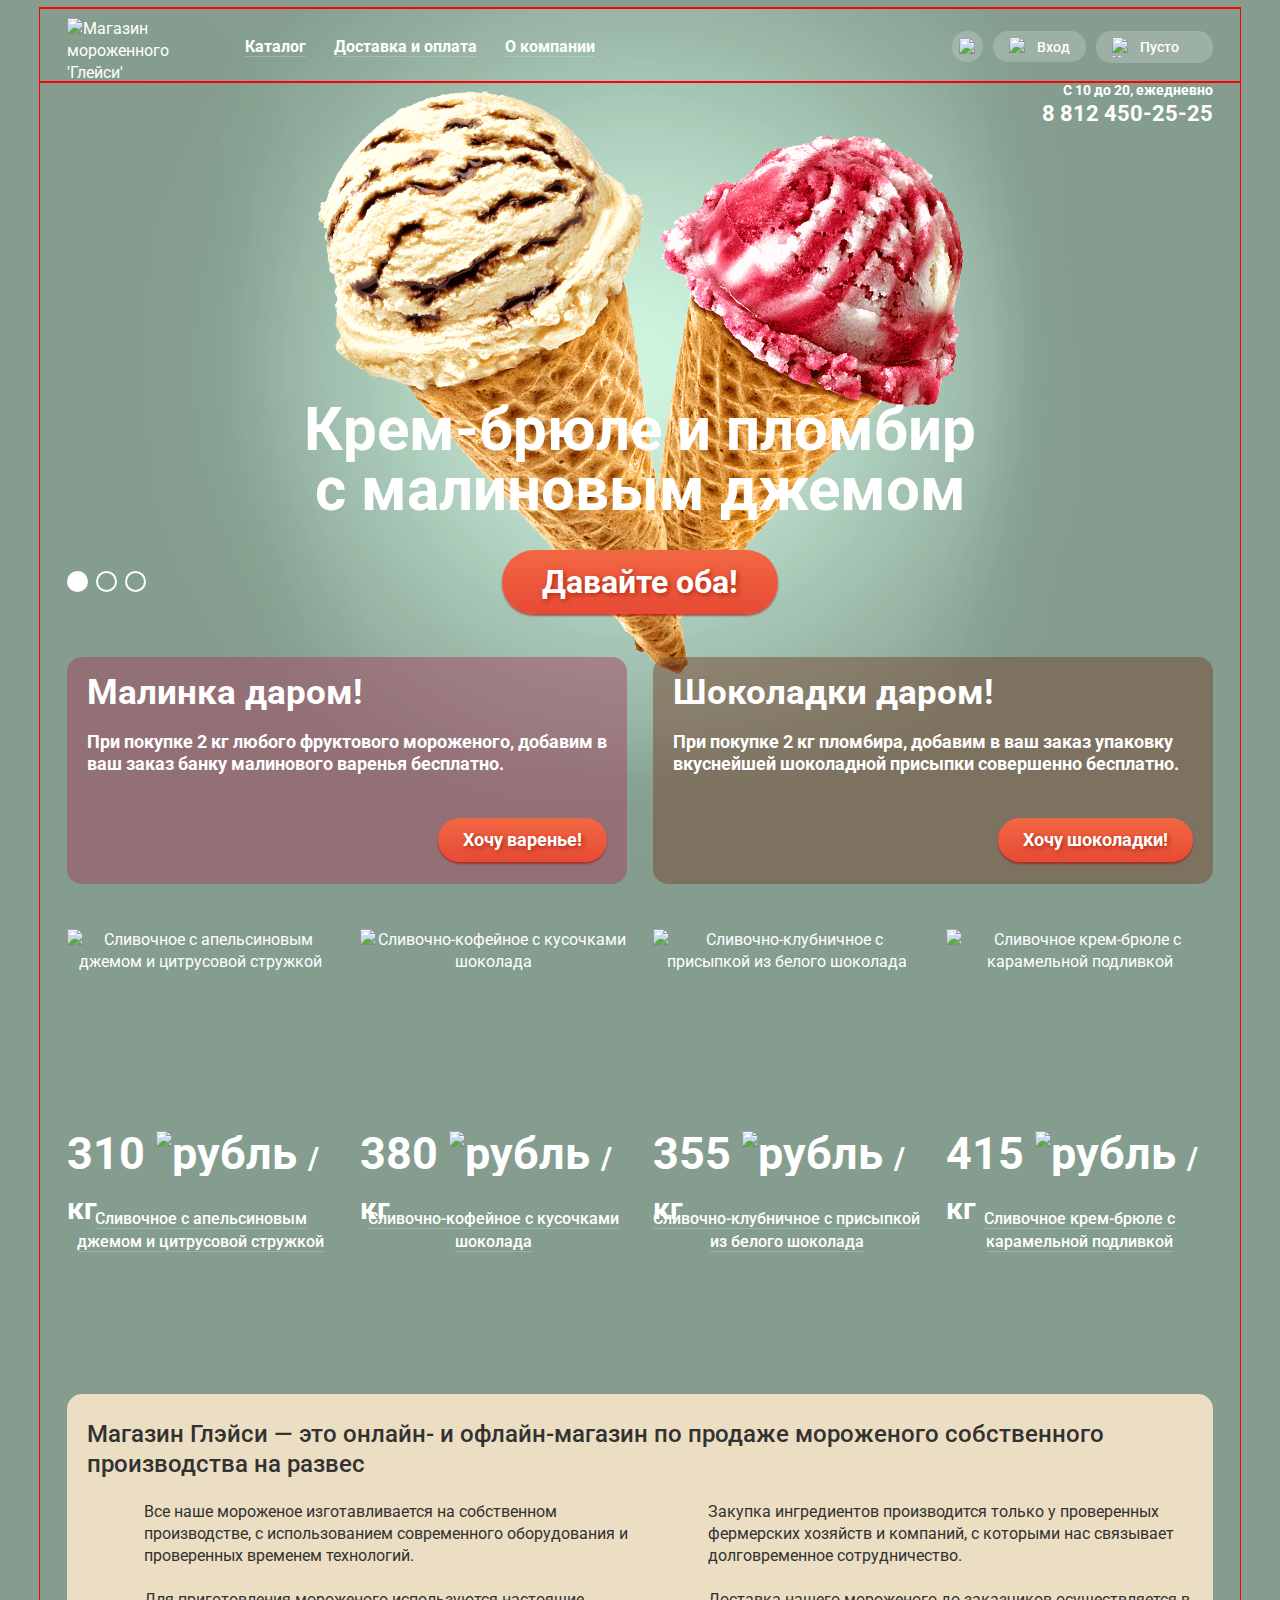
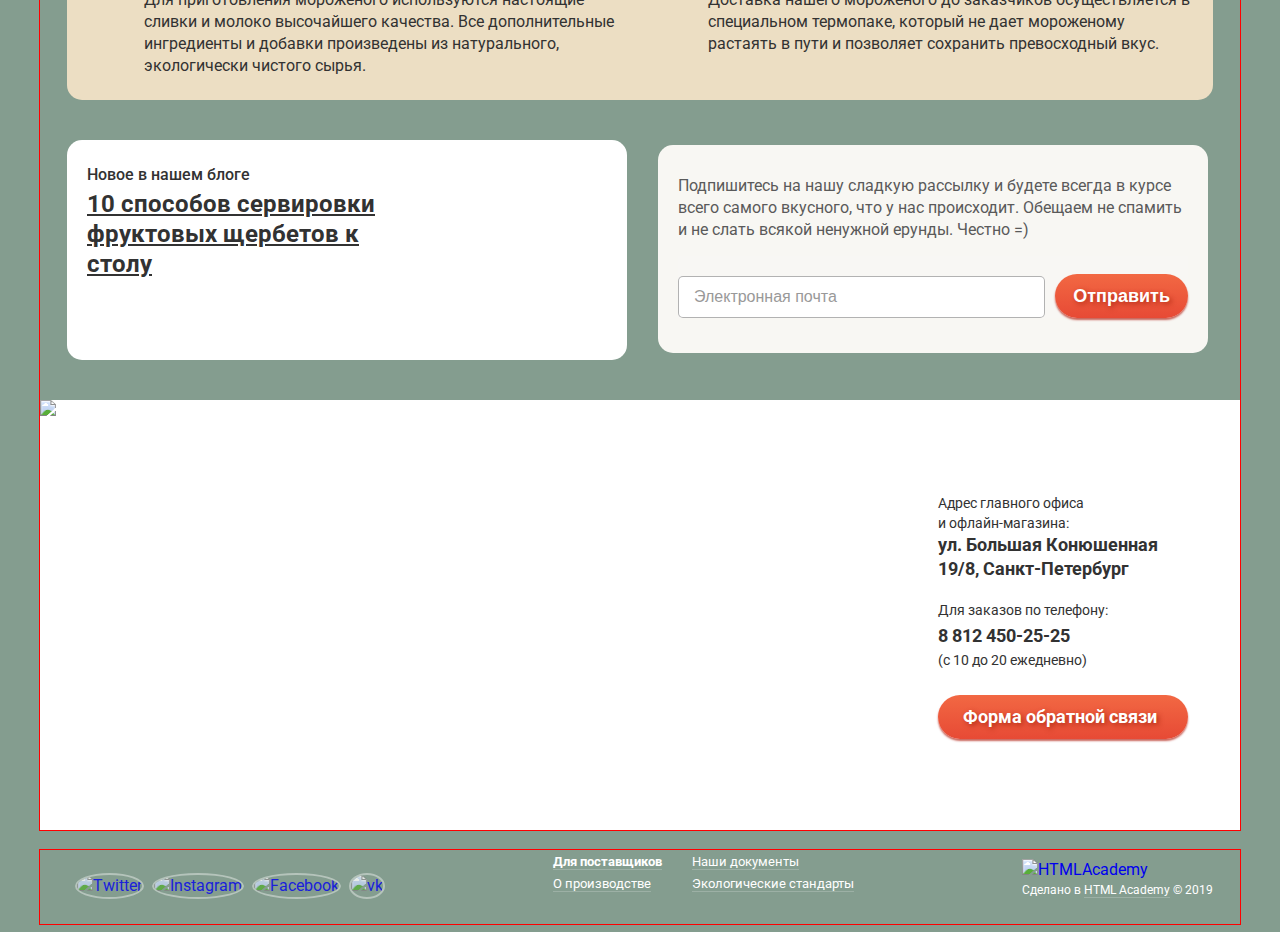
==== index.html @ c828304b "slider and product card" ====
<!DOCTYPE html>
<html lang="ru">
	<head>
	<meta charset="utf-8">
	<title>HTML Academy: Глейси</title>
		<link rel="stylesheet" href="css/normalize.css">
		<link rel="stylesheet" href="css/style.css">
		<link href="https://fonts.googleapis.com/css?family=Roboto:400,500,700&display=swap&subset=cyrillic" rel="stylesheet">
	</head>
	<body>
		<div class="slider-bg bg-1">
			<div class="container">
				<div class="slider-1"></div>
			</div>
		</div>
		<header class="main-header container">
			<nav class="main-navigation">
				<div class="main-logo">
					<img src="img/logo.svg" alt="Магазин мороженного 'Глейси'" width="154" height="64">
				</div>
				<ul class="main-navigation-list">
					<li class="main-navigation-item">
						<a class="main-navigation-link" href="catalog.html"><span class="border-bottom">Каталог</span></a>
						<ul class="dropdown-menu-list">
							<li class="dropdown-menu-item"><a class="text-bold" href="#">Новинки</a></li>
							<li class="dropdown-menu-item"><a href="catalog.html">Сливочное</a></li>
							<li class="dropdown-menu-item"><a href="#">Щербеты</a></li>
							<li class="dropdown-menu-item"><a href="#">Фруктовый лед</a></li>
							<li class="dropdown-menu-item"><a href="#">Мелорин</a></li>
						</ul>
					</li>
					<li class="main-navigation-item">
						<a class="main-navigation-link" href="#"><span class="border-bottom">Доставка и оплата</span></a>
					</li>
					<li class="main-navigation-item">
						<a class="main-navigation-link" href="#"><span class="border-bottom">О компании</span></a>
					</li>
				</ul>
			</nav>
			<ul class="user-navigation">
				<li class="user-navigation-item">
					<a class="user-navigation-link btn-search" href="search.html">
						<img src="img/loupe.svg" alt="Поиск по саиту" width="17" height="17">
						<span class="visually-hidden">Поиск</span>
					</a>
					<form class="form search-form" action="https://echo.htmlacademy.ru" method="post">
						<div class="field-layout">
							<input class="field-input" type="text" id="search-input" name="search" placeholder="Что ищем?">
							<label class="field-label" for="search-input">Что ищем?</label>
						</div>
						<button class="visually-hidden" type="submit">Найти</button>
					</form>
				</li>
				<li class="user-navigation-item">
					<a class="user-navigation-link login-link" href="login.html">
						<img src="img/entrance.svg" alt="Вход на сайт" width="21" height="19">
						<span>Вход</span>
					</a>
					<form class="form login-form" action="https://echo.htmlacademy.ru" method="post">
						<div class="field-layout">
							<input class="field-input" id="email" type="email" name="email" placeholder="Электронная почта">
							<label class="field-label" for="email">Электронная почта</label>
						</div>
						<div class="field-layout">
							<input class="field-input" id="password" type="password" name="password" placeholder="Пароль">
							<label class="field-label" for="password">Пароль</label>
						</div>
						<div class="login-enter">
							<button class="btn btn-login" type="submit">Войти</button>
							<p class="login-help">
								<a class="login-reg" href="#"><span class="border-bottom">Забыли пароль?</span></a>
								<a class="login-reg" href="#"><span class="border-bottom">Новая регистрация</span></a>
							</p>
						</div>
					</form>
				</li>
				<li class="user-navigation-item">
					<a class="user-navigation-link cart-empty-link" href="basket.html">
						<img src="img/basket.svg" alt="Корзина пуста" width="21" height="20">
						<span>Пусто</span>
					</a>
				</li>
			</ul>
		</header>
		<main class="container">
			<div class="schedule">
				С 10 до 20, ежедневно
				<a class="phone-numb" href="tel:+78124502525">8 812 450-25-25</a>
			</div>
			<section class="slider">
				<h2 class="visually-hidden">3 лучших предложения</h2>
				<ul class="slider-list">
					<li class="slider-item">
						<p>Крем-брюле и пломбир с малиновым джемом</p>
						<a class="btn btn-slider" href="catalog-item.html">Давайте оба!</a>
					</li>
					<li class="slider-item hidden">
						<p>Шоколадный пломбир и лимонный сорбет</p>
						<a class="btn btn-slider" href="catalog-item.html">Давайте оба!</a>
					</li>
					<li class="slider-item hidden">
						<p>Пломбир с помадкой и клубничный щербет</p>
						<a class="btn btn-slider" href="catalog-item.html">Давайте оба!</a>
					</li>
				</ul>
				<ul class="slider-toggles">
					<li><button class="btn-toggle toogle-checked toggle-1" type="button"><span class="visually-hidden">Первый слайд</span></button></li>
					<li><button class="btn-toggle toggle-2" type="button"><span class="visually-hidden">Второй слайд</span></button></li>
					<li><button class="btn-toggle toggle-3" type="button"><span class="visually-hidden">Третий слайд</span></button></li>
				</ul>
			</section>
			<section class="offers row">
				<h2 class="visually-hidden">Промо-акции</h2>
				<div class="offers-item offers-raspberry">
					<p class="offers-title">Малинка даром!</p>
					<p class="offers-desc">При покупке 2 кг любого фруктового мороженого, добавим в ваш заказ банку малинового варенья бесплатно.</p>
					<div class="btn-offer">
						<a class="btn" href="catalog-item.html">Хочу варенье!</a>
					</div>
				</div>
				<div class="offers-item offers-choco">
					<p class="offers-title">Шоколадки даром!</p>
					<p class="offers-desc">При покупке 2 кг пломбира, добавим в ваш заказ упаковку вкуснейшей шоколадной присыпки совершенно бесплатно.</p>
					<div class="btn-offer">
						<a class="btn" href="catalog-item.html">Хочу шоколадки!</a>
					</div>
				</div>
			</section>
			<section class="goods">
				<h2 class="visually-hidden">Хиты продаж</h2>
				<ul class="products-list">
					<li class="product-item product-hit">
						<article class="product">
							<h3 class="product-title">
								<a class="product-link" href="catalog-item.html">
									<span class="border-bottom">Сливочное с апельсиновым джемом и цитрусовой стружкой</span>
								</a>
							</h3>
							<img class="product-img" src="img/product-1.png" width="267" height="267" alt="Сливочное с апельсиновым джемом и цитрусовой стружкой">
							<p class="product-price">
								310
								<img src="img/ruble.svg" width="26" height="31" alt="рубль">
								<span>/кг</span>
							</p>
							<a class="btn btn-product" href="catalog-item.html">Быстрый просморт</a>
						</article>
					</li>
					<li class="product-item product-hit">
						<article class="product">
							<h3 class="product-title">
								<a class="product-link" href="catalog-item.html">
									<span class="border-bottom">Сливочно-кофейное с кусочками шоколада</span>
								</a>
							</h3>
							<img class="product-img" src="img/product-2.png" width="267" height="267" alt="Сливочно-кофейное с кусочками шоколада">
							<p class="product-price">
								380
								<img src="img/ruble.svg" width="26" height="31" alt="рубль">
								<span>/кг</span>
							</p>
							<a class="btn btn-product" href="catalog-item.html">Быстрый просморт</a>
						</article>
					</li>
					<li class="product-item product-hit">
						<article class="product">
							<h3 class="product-title">
								<a class="product-link" href="catalog-item.html">
									<span class="border-bottom">Сливочно-клубничное с присыпкой из белого шоколада</span>
								</a>
							</h3>
							<img class="product-img" src="img/product-3.png" width="267" height="267" alt="Сливочно-клубничное с присыпкой из белого шоколада">
							<p class="product-price">
								355
								<img src="img/ruble.svg" width="26" height="31" alt="рубль">
								<span>/кг</span>
							</p>
							<a class="btn btn-product" href="catalog-item.html">Быстрый просморт</a>
						</article>
					</li>
					<li class="product-item product-hit">
						<article class="product">
							<h3 class="product-title">
								<a class="product-link" href="catalog-item.html">
									<span class="border-bottom">Сливочное крем-брюле с карамельной подливкой</span>
								</a>
							</h3>
							<img class="product-img" src="img/product-4.png" width="267" height="267" alt="Сливочное крем-брюле с карамельной подливкой">
							<p class="product-price">
								415
								<img src="img/ruble.svg" width="26" height="31" alt="рубль">
								<span>/кг</span>
							</p>
							<a class="btn btn-product" href="catalog-item.html">Быстрый просморт</a>
						</article>
					</li>
				</ul>
			</section>
			<section class="features">
				<h2 class="visually-hidden">Преимущества магазина мороженного Глэйси</h2>
				<p class="features-title">
					Магазин Глэйси — это онлайн- и офлайн-магазин по продаже мороженого собственного производства на развес
				</p>
				<div class="row">
					<ul class="features-list">
						<li class="features-item feature-product">
							Все наше мороженое изготавливается на собственном производстве, с использованием современного оборудования и проверенных временем технологий.
						</li>
						<li class="features-item feature-eco">
							Для приготовления мороженого используются настоящие сливки и молоко высочайшего качества. Все дополнительные ингредиенты и добавки произведены из натурального, экологически чистого сырья.
						</li>
					</ul>
					<ul class="features-list">
						<li class="features-item feature-farm">
							Закупка ингредиентов	производится только у проверенных фермерских хозяйств и компаний, с которыми нас связывает долговременное сотрудничество.
						</li>
						<li class="features-item feature-thermo">
							Доставка нашего мороженого до заказчиков осуществляется в специальном термопаке, который не дает мороженому растаять в пути и позволяет сохранить превосходный вкус.
						</li>
					</ul>
				</div>
			</section>
			<section class="more-info row">
				<h2 class="visually-hidden">Блог и форма подписки на рассылку</h2>
					<article class="blog">
						<h3 class="blog-title">Новое в нашем блоге</h3>
						<a class="blog-link" href="#"><span class="blog-underline">10 способов сервировки фруктовых щербетов к столу</span></a>
					</article>
					<div class="subscribe-wrap">
						<div class="subscribe">
							<p class="subscribe-txt">Подпишитесь на нашу сладкую рассылку и будете всегда в курсе всего самого вкусного, что у нас происходит. Обещаем не спамить и не слать всякой ненужной ерунды. Честно =)</p>
							<form class="form subscribe-form" action="https://echo.htmlacademy.ru" method="post">
								<div class="field-layout">
									<input class="field-input" id="subscribe-email" type="email" name="subscribe-email" placeholder="Электронная почта">
									<label class="field-label" for="subscribe-email">Электронная почта</label>
								</div>
								<button class="btn btn-subscribe" type="submit">Отправить</button>
							</form>
						</div>
					</div>
			</section>
			<section class="contacts-map">
				<h2 class="visually-hidden">Как до нас добраться</h2>
				<div class="map">
					<img class="map-img" src="img/map.jpg" alt="Офис компании по адресу ул. Большая Конюшенная 19/8, Санкт-Петербург" width="1200" height="430">
				</div>
				<div class="contacts-info">
					<p class="contacts-description">Адрес главного офиса и офлайн-магазина:
					</p>
					<p class="contacts-data">ул. Большая Конюшенная 19/8, Санкт-Петербург</p>
					<p class="contacts-description">Для заказов по телефону:</p>
					<a class="contacts-phone" href="tel:+78124502525">8 812 450-25-25</a>
					<p class="contacts-description">(с 10 до 20 ежедневно)</p>
					<a class="btn btn-contact" href="#">Форма обратной связи</a>
				</div>
			</section>
		</main>
		<footer class="main-footer container">
			<ul class="social">
				<li class="social-item">
					<a class="social-link" href="http://twitter.com">
						<span class="visually-hidden">Твиттер</span>
					</a>
				</li>
				<li class="social-item">
					<a class="social-link" href="http://twitter.com">
						<span class="visually-hidden">Твиттер</span>
						<img class="social-icon" src="img/twitter.svg" alt="Twitter" width="37" height="37">
					</a>
				</li>
				<li class="social-item">
					<a class="social-link" href="http://instagram.com">
						<span class="visually-hidden">Инстаграм</span>
						<img class="social-icon" src="img/instagram.svg" alt="Instagram" width="37" height="37">
					</a>
				</li>
				<li class="social-item">
					<a class="social-link" href="http://facebook.com">
						<span class="visually-hidden">Фейсбук</span>
						<img class="social-icon" src="img/fb.svg" alt="Facebook" width="37" height="37">
					</a>
				</li>
				<li class="social-item">
					<a class="social-link" href="http://vk.com">
						<span class="visually-hidden">Вконтакте</span>
						<img class="social-icon" src="img/vk.svg" alt="vk" width="37" height="37">
					</a>
				</li>
			</ul>
			<div class="footer-menu">
				<ul class="footer-menu-list">
					<li class="footer-menu-item">
						<a class="footer-menu-link text-bold" href="#">
							<span class="border-bottom">Для поставщиков</span>
						</a>
					</li>
					<li class="footer-menu-item">
						<a class="footer-menu-link" href="#">
							<span class="border-bottom">О производстве</span>
						</a>
					</li>
				</ul>
				<ul class="footer-menu-list">
					<li>
						<a class="footer-menu-link" href="#">
							<span class="border-bottom">Наши документы</span>
						</a>
					</li>
					<li>
						<a class="footer-menu-link" href="#">
							<span class="border-bottom">Экологические стандарты</span>
						</a>
					</li>
				</ul>
			</div>
			<div class="footer-copyright">
				<a class="copyright-logo" href="https://htmlacademy.ru/">
					<img src="img/logo-htmlacademy.svg" alt="HTMLAcademy" width="108" height="39">
				</a>
				<p class="copyright-txt">
					Сделано в <a class="copyright-link" href="https://htmlacademy.ru/"><span class="border-bottom">HTML Academy</span></a> &#169; 2019
				</p>
			</div>
		</footer>
		<div class="overlay hidden"></div>
		<section class="feedback hidden">
			<h2 class="visually-hidden">Форма обратной связи</h2>
			<p class="feedback-title">Мы обязательно вам ответим!</p>
			<form class="form" action="https://echo.htmlacademy.ru" method="post">
				<div class="field-layout">
					<input class="field-input" type="text" id="feedback-name" name="feedback-name" placeholder="Как вас зовут?">
					<label class="field-label" for="feedback-name">Как вас зовут?</label>
				</div>
				<div class="field-layout">
					<input class="field-input" type="email" id="feedback-email" name="feedback-email" placeholder="Ваша почта для ответа?">
					<label class="field-label" for="feedback-email">Ваша почта для ответа?</label>
				</div>
				<div class="field-layout">
					<textarea class="field-textarea" id="feedback-msg"name="feedback-txt" placeholder="Напишите что-нибудь" rows="5" cols="33"></textarea>
					<label class="field-label" for="feedback-msg">Напишите что-нибудь</label>
				</div>
				<button class="btn" type="submit">Отправить</button>
			</form>
			<button class="close-btn" type="button">
				<img src="img/cross-big.svg" alt="закрыть" width="18" height="17">
			</button>
		</section>
	</body>
</html>
---- css/style.css ----
.filters {
	display: none;
}

.temp-catalog	{
	width: 100%;
	height: 170px;
	background-color: rgba(255, 0, 0, .2);
}

/*********************/

body {
	position: relative;

	font-family: "Roboto", "Arial", sans-serif;
	font-size: 16px;
	line-height: 22px;
	font-weight: 400;
	color: rgb(255, 255, 255);

	background-color: rgb(132, 157, 143);
}

a {
	text-decoration: none;
}
/*Styles for Overall Site*/
.visually-hidden {
	position: absolute;

	width: 1px;
	height: 1px;
	margin: -1px;
	padding: 0;

	border: 0;
	white-space: nowrap;

	clip: rect(0 0 0 0);
	overflow: hidden;
}

.hidden {
	display: none;
}

.container {
	position: relative;

	width: 1146px;
	margin: auto;
	padding-left: 27px;
	padding-right: 27px;

	outline: 1px solid red;
}

.text-bold {
	font-weight: 700;
}

.border-bottom {
	border-bottom: 1px solid rgba(255, 255, 255, .2);
}

.row {
	display: flex;
	justify-content: space-between;
}

.btn {
	display: inline-block;
	margin: 0;
	padding-top: 10px;
	padding-bottom: 10px;
	padding-left: 25px;
	padding-right: 25px;

	font-size: 18px;
	line-height: 24px;
	font-weight: 700;
	color: rgb(255, 255, 255);
	text-shadow: 2px 2px 5px rgba(160, 32, 11, .76);

	background: linear-gradient(180deg, rgb(242, 104, 67), rgb(231, 74, 53));
	border-radius: 45px;
	border: none;
	box-shadow: 0 2px 2px rgba(172, 16, 0, .64)
}

.btn:hover,
.btn:focus {
	background: linear-gradient(180deg, rgb(242, 104, 67), rgb(231, 74, 53)), rgba(255, 255, 255, .2);
	background-blend-mode: screen;
	cursor: pointer;
	outline: none;
}

.btn:active {
	background-color: #fff;
	background: linear-gradient(0deg, rgb(242, 104, 67), rgb(231, 74, 53));
	box-shadow: inset 0 2px 2px rgb(148, 39, 24);
	outline: none;
}
/*END of Styles for Overall Site*/

/*Main Header*/
.main-header {
	display: flex;
	justify-content: space-between;
}

.main-logo {
	width: 154px;
	height: 64px;
	margin-top: -13px;
}

.main-navigation {
	display: flex;
	justify-content: space-between;
	margin-top: 23px;
}

.main-navigation-list {
	display: flex;
	margin: 0;
	padding-left: 10px;

	list-style: none;
}

.main-navigation-item {
	position: relative;

	margin: 0;
	padding: 0;
}

.main-navigation-link {
	display: block;
	padding-top: 7px;
	padding-bottom: 7px;
	padding-left: 14px;
	padding-right: 14px;

	font-size: 16px;
	line-height: 18px;
	font-weight: 700;
	color: rgb(255, 255, 255);

	border-radius: 15px;
}

.main-navigation-link-current {
	background-color: rgb(208, 112, 88);
}

.main-navigation-link:hover,
.main-navigation-link:focus {
	color: rgb(50, 50, 50);

	background-color: rgb(247, 246, 243);
	outline: none;
}

.main-navigation-link:active {
	background-color: rgb(237, 237, 237);
	box-shadow: inset 0 2px 1px 0 rgb(105, 105, 105);
}

.dropdown-menu-list {
	position: absolute;
	top: 35px;
	left: -8px;
	
	margin: 0;
	padding-top: 0;
	padding-bottom: 0;
	padding-left: 6px;
	padding-right: 9px;

	background-color: rgb(247, 246, 243);
	border-radius: 5px;
	box-shadow: 0 20px 20px 0 rgba(0, 0, 0, 0.4);

	list-style: none;
	z-index: 2;

	display: none;
}

.dropdown-menu-item:first-child {
	margin-top: 5px;
}

.dropdown-menu-item:first-child::after {
	content: '';

	position: absolute;
	top: 37px;
	left: 7px;

	width: 128px;
	height: 1px;

	background-color: rgba(0, 0, 0, .2);
}

.dropdown-menu-item:nth-child(2) {
	padding-top: 6px;
}

.dropdown-menu-item:last-child {
	padding-bottom: 12px;
}

.dropdown-menu-item a {
	display: inline-block;
	margin: 0;
	padding-top: 8px;
	padding-bottom: 8px;
	padding-right: 15px;
	padding-left: 20px;
	min-width: 110px;

	font-size: 14px;
	line-height: 16px;
	color: rgb(50, 50, 50);
}

.dropdown-menu-item a:hover,
.dropdown-menu-item a:focus {
	background-color: rgb(251, 222, 215);
}

.dropdown-menu-item a:active {
	background-color: rgb(246, 181, 165);
}

.dropdown-link-current {
	background-color: rgb(208, 112, 88);
}

.main-navigation-item:hover .dropdown-menu-list,
.main-navigation-item:focus .dropdown-menu-list {
	display: block;
}

.user-navigation {
	position: relative;

	display: flex;
	margin-top: 23px;
	padding: 0;

	list-style: none;
}

.user-navigation-item {
	margin-left: 10px;
	padding: 0;
}

.user-navigation-link {
	font-size: 14px;
	line-height: 16px;
	font-weight: 500;	
	color: rgb(255, 255, 255);

	background-color: rgba(255, 255, 255, .2);
	border-radius: 15px;
}

.user-navigation-link:hover,
.user-navigation-link:focus,
.user-navigation-link:active {
	color: rgb(50, 50, 50);

	background-color: rgb(247, 246, 243);
	outline: none;
}

.btn-search {
	display: flex;
	align-items: center;
	justify-content: center;
	padding: 7px;	
}

.login-link,
.cart-empty-link,
.cart-full-link {
	display: flex;
	align-items: center;
	padding-top: 6px;
	padding-bottom: 6px;
	padding-right: 16px;
	padding-left: 16px;
}

.cart-empty-link {
	padding-right: 34px;
}

.cart-empty-link span,
.cart-full-link span,
.login-link span {
	margin-left: 7px;
}

.user-navigation-item:hover .cart-wrap {
	display: table;
}
/*END of General Header*/

/*Breadcrumbs*/
.breadcrumbs {
	padding-top: 22px;
}

.breadcrumbs-list {
	display: flex;
	margin: 0;
	padding: 0;

	list-style: none;
}

.breadcrumbs-item {
	margin-right: 7px;
	padding: 0;
}

.breadcrumbs-link,
.breadcrumbs-current {
	font-size: 14px;
	line-height: 16px;
	color: rgb(255, 255, 255);
}

.breadcrumbs-current {
	margin-top: 4px;
}

.breadcrumbs-link:hover,
.breadcrumbs-link:focus,
.breadcrumbs-link:active {
	color: rgb(255, 188, 158);
	outline: none;
}

.breadcrumbs-link:hover .border-bottom,
.breadcrumbs-link:focus .border-bottom,
.breadcrumbs-link:active .border-bottom {
	border-color: rgba(255, 188, 158, .3);
}
/*END of Breadcrumbs*/

/*Work Time and Schedule*/
.schedule {
	display: flex;
	flex-direction: column;

	font-size: 14px;
	line-height: 16px;
	font-weight: 700;
	text-align: right;
}

.work-time {
	font-size: 14px;
	line-height: 16px;
	font-weight: 700;
	text-align: right;
}

.phone-numb {
	display: block;
	padding-top: 4px;

	font-size: 22px;
	line-height: 24px;
	font-weight: 700;
	color: rgb(255, 255, 255);
}
/*END of Work Time and Schedule*/

/*Slider in index.html*/
.slider {
	position: relative;

	padding-top: 212px;
	margin-bottom: 43px;

	z-index: -1;
}

.slider-bg {
	position: absolute;
	top: 0;
	left: 0;
	width: 100%;
	height: 100%;
	z-index: -2;
}

.bg-1 {
	background-color: rgb(132, 157, 143);	
}

.bg-2 {
	background-color: rgb(137, 150, 166);	
}

.bg-3 {
	background-color: rgb(157, 139, 132);	
}

.slider-1 {
	position: absolute;
	top: 0;
	left: 0;

	width: 1045px;
	height: 881px;


	background-image: url(../img/slider-1.png);
	background-position: top 0 left 78px;
	background-repeat: no-repeat;
	z-index: -3;
}

.slider-2 {
	position: absolute;
	top: 0;
	left: 0;

	width: 1065px;
	height: 859px;


	background-image: url(../img/slider-2.png);
	background-position: top 0 left 68px;
	background-repeat: no-repeat;
	z-index: -3;
}

.slider-3 {
	position: absolute;
	top: 0;
	left: 0;

	width: 1079px;
	height: 854px;


	background-image: url(../img/slider-3.png);
	background-position: top 0 left 61px;
	background-repeat: no-repeat;
	z-index: -3;
}

.slider-list {
	margin: 0;
	padding: 0;

	list-style: none;
}

.slider-item {
	padding-right: 230px;
	padding-left: 230px;

	text-align: center;
}

.slider-item p {
	margin-top: 62px;
	margin-bottom: 30px;

	font-size: 60px;
	line-height: 60px;
	font-weight: 700;
}

.btn-slider {
	padding-right: 40px;
	padding-left: 40px;

	font-size: 32px;
	line-height: 44px;
	font-weight: 700;
}

.slider-toggles {
	content: "";

	position: absolute;
	bottom: 19px;
	left: 0;

	display: flex;
	margin: 0;
	padding: 0;

	list-style: none;
}

.btn-toggle {
	width: 21px;
	height: 21px;
	margin-right: 8px;

	background: transparent;
	border: 2px solid rgb(255, 255, 255);
	border-radius: 50%;
}

.btn-toggle:focus,
.btn-toggle:hover {
	background-color: rgba(255, 255, 255, .4);
	outline: none;
}

.toogle-checked,
.btn-toggle:active {
	background-color: rgb(255, 255, 255);
	outline: none;
}
/*END of Slider in index.html*/

/*Promo Section*/
.offers {
	margin-bottom: 40px;
}

.offers-item {
	width: 520px;
	padding-top: 15px;
	padding-bottom: 22px;
	padding-right: 20px;
	padding-left: 20px;

	border-radius: 15px;
}

.offers-raspberry {
	background-color: rgba(161, 67, 94, .5);
	background-image: url(../img/bg-raspberry.jpg);
	background-position: top 0 right 0;
	background-repeat: no-repeat;
}

.offers-choco {
	background-image: url(../img/bg-choco.jpg);
	background-color: rgba(118, 70, 47, .5);
	background-position: top 0 right 0;
	background-repeat: no-repeat;
}

.offers-title {
	margin: 0;
	padding: 0;

	font-size: 35px;
	line-height: 41px;
	font-weight: 700;
}

.offers-desc {
	font-size: 18px;
	line-height: 22px;
	font-weight: 700;
}

.btn-offer {
	margin-top: 43px;
	text-align: right;
}
/*END of Promo Section*/

/*Features in index.html*/
.features {
	margin-bottom: 40px;
	padding-top: 25px;
	padding-bottom: 0;
	padding-right: 20px;
	padding-left: 20px;

	color: rgb(50, 50, 50);

	background-color: rgb(236, 222, 195);
	background-image: url(../img/bg-wafer.jpg);
	background-position: top 0 right 0;
	background-repeat: repeat;
	border-radius: 15px;
}

.features-title {
	margin: 0;
	padding: 0;

	font-size: 24px;
	line-height: 30px;
	font-weight: 500;
}

.features-list {
	margin: 0;
	padding-top: 0;
	padding-bottom: 23px;
	padding-left: 0;
	padding-right: 0;

	list-style: none;
}

.features-item {
	margin: 0;
	padding-top: 22px;
	padding-left: 57px;

	max-width: 485px;

	font-size: 16px;
	line-height: 22px;
}

.feature-product {
	background-image: url(../img/ice-cream.svg);
	background-repeat: no-repeat;
	background-position: top 9px left 0;
}

.feature-eco {
	background-image:	url(../img/eco.svg);
	background-repeat: no-repeat;
	background-position: top 9px left 0;	
}

.feature-farm {	
	background-image: url(../img/cow.svg);
	background-repeat: no-repeat;
	background-position: top 9px left 0;
}

.feature-thermo {
	background-image: url(../img/thermometer.svg);
	background-repeat: no-repeat;
	background-position: top 9px left 0;	
}
/*END of Features in index.html*/
/*Widjets*/
.more-info {
	margin-bottom: 40px;
}

.blog {
	width: 520px;
	height: 172px;
	margin: 0;
	padding-top: 24px;
	padding-bottom: 24px;
	padding-right: 20px;
	padding-left: 20px;

	background-color: rgb(255, 255, 255);
	background-image: url(../img/bg-strawberry.png);
	background-position: top 0 right 0;
	background-repeat: no-repeat;
	border-radius: 15px;
}

.blog-title {
	margin: 0;
	padding-bottom: 3px;

	font-size: 16px;
	line-height: 22px;
	font-weight: 500;
	color: rgb(50, 50, 50);
}

.blog-link {
	display: inline-block;
	width: 300px;
	margin: 0;
	padding: 0;

	font-size: 24px;
	line-height: 30px;
	font-weight: 700;
	color: rgb(50, 50, 50);
	text-decoration: underline;
}

.blog-link:hover,
.blog-link:focus,
.blog-link:active {
	color: rgb(232, 77, 55);

	outline: none;
}

.subscribe-wrap {
	width: 550px;
	height: 210px;
	margin: 0;
	padding: 5px;

	background-color: rgb(248, 247, 244);
	background: url(../img/bg-post.svg);
	background-position: 0 0;
	background-repeat: no-repeat;
	border-radius: 15px;
}

.subscribe {
	padding: 30px 20px;

	background-color: rgb(248, 247, 243);
	border-radius: 15px;
}

.subscribe-txt {
	margin: 0;
	padding: 0;

	color: rgb(90, 90, 90);
}

.subscribe-form {
	display: flex;
	justify-content: space-between;
	margin-top: 15px;
	margin-bottom: 5px;
}

.subscribe-form .field-input {
	width: 335px;
}

.btn-subscribe {
	align-self: flex-end;
	padding-right: 18px;
	padding-left: 18px;
}
/*END of *Widjets*/

.catalog-title {
	margin-top: 0;
	margin-bottom: 25px;
	padding: 0;

	font-size: 35px;
	line-height: 41px;
}

/*Filters in catalog.html*/
.filters {
	margin-bottom: 35px;
}

.filter {
	width: 860px;
	padding-right: 19px;
}

.filter-row {
	display: flex;
}

.fieldset-filter {
	margin: 0;
	padding: 0;

	border: none;
}

.filter-title {
	font-size: 14px;
	line-height: 16px;
	font-weight: 500;
}

.filter-assortment {
	margin: 0;
	padding-top: 0;
	padding-bottom: 0;
	padding-right: 15px;
	padding-left: 15px;

	font-size: 16px;
	line-height: 18px;
	font-weight: 500;
	color: rgb(255, 255, 255);

	background-color: rgba(255, 255, 255, .2);
	border: none;
}

.filter-assortment:hover,
.filter-assortment:focus {
	color: rgb(50, 50, 50);
}

.filter-sort {
	font-size: 14px;
	line-height: 16px;
	color: rgb(50, 50, 50);

	background-color: rgb(255, 255, 255);
}

.filter-cost:hover {
	cursor: pointer;
}

.filter-layout {
	background-color: rgba(255, 255, 255, .2);
}

.filter-value {
	font-size: 16px;
	line-height: 18px;
	font-weight: 500;
}

.btn-filter {
	font-size: 16px;
	line-height: 18px;
	font-weight: 500;
	color: rgb(255, 255, 255);

	background-color: rgba(255, 255, 255, .2);
}

.btn-filter:hover,
.btn-filter:focus {
	color: rgb(50, 50, 50);

	background-color: rgb(255, 255, 255);
}

.btn-filter:active {
	color: rgb(50, 50, 50);

	background-color: rgb(234, 234, 234);
}
/*END of Filters in catalog.html*/
/*Products*/
.goods {
	margin-left: -13px;
	margin-right: -13px;
}

.products-list {
	display: flex;
	flex-wrap: wrap;
	margin-top: 0;
	margin-bottom: 70px;
	margin-left: 0;
	padding: 0;

	list-style: none;
}

.product-item {
	margin: 0;
	padding: 0;
}

.product {
	position: relative;

	display: flex;
	flex-direction: column;
	width: 267px;
	margin: 0;
	padding-top: 5px;
	padding-bottom: 20px;
	padding-right: 13px;
	padding-left: 13px;

	text-align: center;
}

.product:after {
	content: '';

	position: absolute;
	top: 0;
	left: 0;

	width: 293px;
	height: 405px;

	background-color: rgba(255, 255, 255, .2);
	border-radius: 5px;
	box-shadow: 0 10px 20px 0 rgba(0, 0, 0, .2);
	z-index: -2;

	display: none;
}

.product:hover:after {
	display: block;
}

.product-img {
	position: relative;
	z-index: -2;
}

.product:hover .product-img {
	z-index: -1;
} 

.product-hit {
	background-image: url(../img/hit.svg);
	background-position: top 0 left 10px;
	background-repeat: no-repeat;
}

.product-title {
	position: absolute;
	top: 283px;
	left: 0;

	margin-top: 0;
	padding-left: 13px;
	padding-right: 13px;
}

.product-link {
	font-size: 16px;
	line-height: 22px;
	font-weight: 500;	
	color: rgb(255, 255, 255);
}

.product-link:hover,
.product-link:focus,
.product-link:active {
	color: rgb(255, 188, 158);
}

.product-price {
	margin-top: -65px;
	margin-bottom: 73px;

	font-size: 45px;
	line-height: 45px;
	font-weight: 700;
	text-align: left;
}

.product-price span {
	font-size: 30px;
}

.btn-product {
	position: absolute;
	top: 335px;
	left: 48px;

	padding-right: 15px;
	padding-left: 15px;
	z-index: 1;
	display: none;
}

.product:hover .btn-product {
	display: block;
}
/*END of Products*/

/*Pagination*/
.pagination {
	margin-bottom: 30px;
	padding: 0;

	text-align: right;

	list-style: none;
}

.pagination-item {
	font-size: 16px;
	line-height: 22px;
	font-weight: 500;
	color: rgb(255, 255, 255);
}

.pagination-item:hover,
.pagination-item:focus {
	background-color: rgba(255, 255, 255, .2);
}

.pagination-item:active {
	color: rgb(50, 50, 50);

	background-color: rgb(255, 255, 255);
}

.pagination-item-current,
.pagination-item-current:hover,
.pagination-item-current:focus,
.pagination-item-current:active {
	color: rgb(50, 50, 50);

	background-color: rgb(255, 255, 255);
}
/*END of Pagination*/

/*Contacts*/
.contacts-map {
	position: relative;

	margin-bottom: 20px;
	margin-right: -27px;
	margin-left: -27px;
}

.map {
	position: relative;

	width: 1200px;
	height: 430px;

	background-color: rgb(255, 255, 255);
}

.map:before {
	content:'';

	position: absolute;
	top: 140px;
	left: 265px;
	width: 250px;
	height: 150px;
	background-image: url(../img/pin.svg), url(../img/pin-shadow.png);
	background-position: top 0 left 0, top 32px left 35px;
	background-repeat: no-repeat, no-repeat;
	box-shadow: 
}

.map-img {
	z-index: -5;
}

.contacts-info {
	position: absolute;
	top: 63px;
	right: 27px;

	display: flex;
	flex-direction: column;
	
	color: rgb(50, 50, 50);
	width: 250px;
	padding-top: 30px;
	padding-bottom: 28px;
	padding-right: 25px;
	padding-left: 25px;

	background-color: rgb(255, 255, 255);
	border-radius: 15px;
}

.contacts-description {
	margin: 0;

	font-size: 14px;
	line-height: 20px;
}

.contacts-description:first-child {
	padding-right: 100px;
}

.contacts-data {
	margin-top: 0;
	margin-bottom: 19px;

	font-size: 18px;
	line-height: 24px;
	font-weight: 700;

	width: 230px;
}

.contacts-phone {
	margin-top: 5px;
	margin-bottom: 3px;

	font-size: 18px;
	line-height: 22px;
	font-weight: 700;
	color: rgb(50, 50, 50);	
}

.btn-contact {
	margin-top: 25px;
}
/*END of Contacts*/

/*Footer*/
.main-footer {
	display: flex;
	justify-content: space-between;
	align-items: flex-end;

	padding-bottom: 25px;
}

.social {
	display: flex;
	align-items: flex-end;

	margin: 0;
	padding: 0;

	list-style: none;
}

.social-item {
	margin-right: 8px;
}

.social-icon {	
	border: 2px solid rgba(255, 255, 255, .5);
	border-radius: 50%;
	opacity: .8;
}

.social-link:hover .social-icon,
.social-link:focus .social-icon,
.social-link:active .social-icon {
	outline: none;
	opacity: 1;
}

.social-link:active .social-icon {
	fill: rgb(233, 233, 233);
	opacity: 1;
}

.social-item:last-child {
	margin-right: 0;
}

.footer-menu {
	display: flex;
	padding-top: 0;
	padding-bottom: 5px;
	padding-right: 60px;
	padding-left: 0;
}

.footer-menu-list {
	margin-top: 0;
	margin-bottom: 0;
	margin-right: 0;
	margin-left: 30px;
	padding: 0;
	
	list-style: none;
}

.footer-menu-item {
	margin: 0;
	padding-left: 30px;
}

.footer-menu-link {
	font-size: 13px;
	line-height: 18px;
	color: rgb(255, 255, 255);
}

.footer-menu-link:hover,
.footer-menu-link:focus,
.footer-menu-link:active {
	color: rgb(255, 188, 158);
	outline: none;
}

.footer-menu-link:hover .border-bottom,
.footer-menu-link:focus .border-bottom,
.footer-menu-link:active .border-bottom {
	border-color: rgba(255, 188, 158, .3);
}

.footer-menu-item:first-child {
	background-image: url(../img/heart.svg);
	background-position: 8px 5px;
	background-repeat: no-repeat;
}

.copyright-txt {
	margin: 0;
	padding: 0;

	font-size: 12px;
	line-height: 18px;
	color: rgb(255, 255, 255);
}

.copyright-link{
	color: rgb(255, 255, 255);
}

.copyright-link:hover,
.copyright-link:focus,
.copyright-link:active {	
	color: rgb(255, 188, 158);
}
.copyright-link:hover .border-bottom,
.copyright-link:focus .border-bottom,
.copyright-link:active .border-bottom {
	border-color: rgba(255, 188, 158, .3);
}
/*END of Footer*/

/*General Form styling*/
.form {
	background-color: rgb(248, 247, 244);
	z-index: 2;
}

.field-layout {
	position: relative;
}

.field-label {
	position: absolute;
	top: 5px;
	left: 15px;

	font-size: 11px;
	line-height: 13px;
	color: rgb(91, 157, 223);

	display: none;
}

.field-input,
.field-textarea {
	margin-top: 20px;
	padding-top: 9px;
	padding-bottom: 9px;
	padding-right: 16px;
	padding-left: 16px;

	font-size: 16px;
	line-height: 24px;
	font-weight: 700;
	color: rgb(50, 50, 50);

	background-color: rgb(255, 255, 255);
	border: transparent;
	border-radius: 5px;
	box-shadow: inset 0 0 0 1px rgb(178, 178, 178);	
}

.field-input:hover,
.field-textarea:hover {
	border: transparent;
	box-shadow: inset 0 0 0 2px rgb(198, 197, 196);
	outline: none;
}

.field-input:active,
.field-textarea:active,
.field-input:focus,
.field-textarea:focus	{
	border: transparent;
	box-shadow: inset 0 0 0 2px rgb(143, 189, 236);
	outline: none;
}

.field-input::placeholder,
.field-textarea::placeholder {
	font-weight: 400;
	color: rgb(153, 153, 153);
}

.field-input:-ms-input-placeholder {
	font-weight: 400;
	color: rgb(153, 153, 153);
}

.field-textarea:-ms-input-placeholder {
	font-weight: 400;
	color: rgb(153, 153, 153);
}

.field-input:focus::-webkit-input-placeholder {
	color: transparent;
}

.field-input:focus::-moz-placeholder {
	color: transparent;
}

.field-input:focus:-ms-input-placeholder {
	color: transparent;
}

.field-textarea {
	margin-bottom: 25px;

	resize: none;
}

.field-input:focus + .field-label,
.field-textarea:focus + .field-label {
	display: block;
}
/*END of General Form styling*/

/*Search Form in User Navigation*/
.search-form {
	position: absolute;
	top: 35px;
	right: 230px;

	padding-top: 0;
	padding-bottom: 20px;
	padding-right: 15px;
	padding-left: 15px;

	border-radius: 5px;
	box-shadow: 0 20px 20px 0 rgba(0, 0, 0, 0.4);
	
	display: none;
}

.user-navigation-item:hover .search-form,
.user-navigation-item:focus .search-form {	
	display: block;
}

.search-form .field-input {
	width: 278px;
}
/*END of Search Form in User Navigation*/

/*Login Form in User Navigation*/
.login-form {
	position: absolute;
	top: 35px;
	right: 125px;
	padding-right: 20px;
	padding-left: 20px;

	border-radius: 5px;
	box-shadow: 0 20px 20px 0 rgba(0, 0, 0, 0.4);

	display: none;
}

.user-navigation-item:hover .login-form,
.user-navigation-item:focus .login-form {
	display: block;
}

.login-form .field-input {
	width: 208px;
}

.login-enter {
	display: flex;
	justify-content: space-between;
	margin-top: 20px;
	margin-bottom: 20px;
}

.login-help {
	padding: 0;
	margin: 0;
}
.login-help a {
	display: block;
}

.login-reg {
	font-size: 13px;
	line-height: 24px;
	font-weight: 400;
	color: rgb(50, 50, 50);
}

.login-reg:hover,
.login-reg:focus,
.login-reg:active {
	color: rgb(232, 77, 55);
	outline: none;
}

.login-reg .border-bottom {
	padding: 0;
	margin: 0;

	border-bottom: 1px solid rgb(0, 0, 0);
}

.login-reg:hover .border-bottom,
.login-reg:focus .border-bottom,
.login-reg:active .border-bottom {
	padding: 0;
	margin: 0;

	border-color: rgba(232, 77, 55, .3);
}
/*END of Login Form in User Navigation*/

/*Cart in User Navigation*/
.cart-wrap {
	position: absolute;
	top: 35px;
	right: 0px;
	
	padding-top: 20px;
	padding-bottom: 5px;
	padding-right: 15px;
	padding-left: 15px;

	
	background-color: rgb(248, 247, 244);
	border-radius: 5px;
	
	box-shadow: 0 20px 20px 0 rgba(0, 0, 0, 0.4);
	z-index: 2;
	
	display: none;
}

.cart {
	width: 510px;

	border-collapse: collapse;
}

.cart td {
	vertical-align: top;

	font-size: 13px;
	line-height: 16px;
	padding-bottom: 15px;
	color: rgb(50, 50, 50);	
}

.cart-delete-item {
	padding-top: 10px;
	padding-right: 8px;
}

.cart-delete {
	padding: 0;

	background-color: transparent;
	border: none;
	cursor: pointer;
	outline: none;
}

.cart-description {
	max-width: 160px;
	padding-top: 10px;
	padding-right: 30px;	
}

.cart-description a {
	color: rgb(50, 50, 50);
}

.cart-description a:hover,
.cart-description a:focus {
	color: rgb(232, 77, 55);
}

.cart-cost {
	padding-top: 10px;
}

.cart-product-price {
	color: rgb(153, 153, 153);
}

.cart-product-summ {	
	padding-top: 10px;
}

.cart-summ {
	padding-top: 15px;
	
	text-align: right;
	
	border-top: 1px solid rgb(202, 202, 199);	
}

.cart-summ p {
	margin: 0;
	padding-top: 0;
	padding-bottom: 12px;

	font-size: 15px;
	line-height: 18px;
	font-weight: 700;
	color: rgb(50, 50, 50);
}

.btn-cart {
	padding-left: 15px;
	padding-right: 15px;
}

/*END of Cart in User Navigation*/

/*Feedback Form in Contact Section*/
.feedback {
	position: relative;

	width: 428px;
	padding-top: 20px;
	padding-bottom: 20px;
	padding-right: 25px;
	padding-left: 25px;

	background-color: rgb(248, 247, 244);
	border-radius: 10px;
}

.feedback-title {
	padding: 0;
	margin: 0;

	font-size: 24px;
	line-height: 28px;
	font-weight: 500;
	color: rgb(50, 50, 50);
}

.feedback .field-input {
	width: 235px;
}

.feedback .field-textarea {
	width: 390px;
}

.close-btn {
	position: absolute;
	top: 20px;
	right: 20px;

	border: none;
	cursor: pointer;
}
/*END of Feedback Form in Contact Section*/
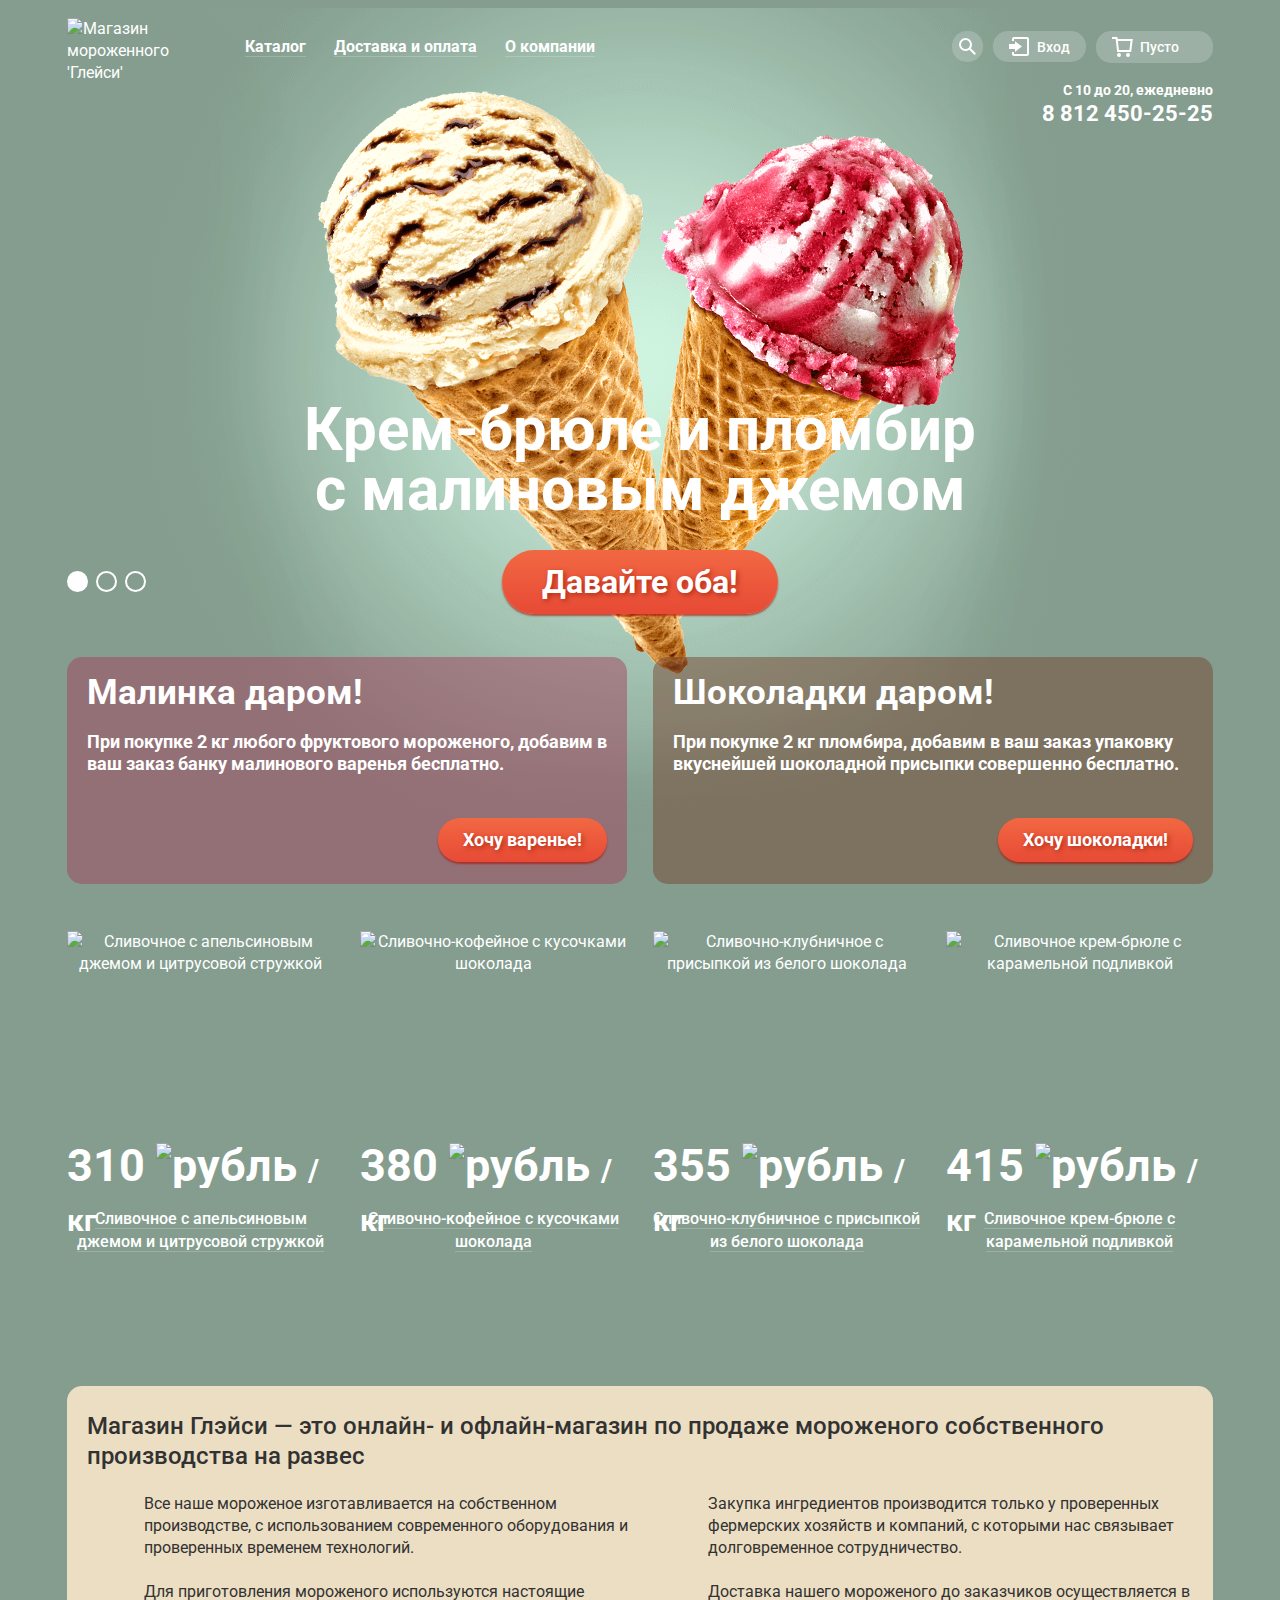
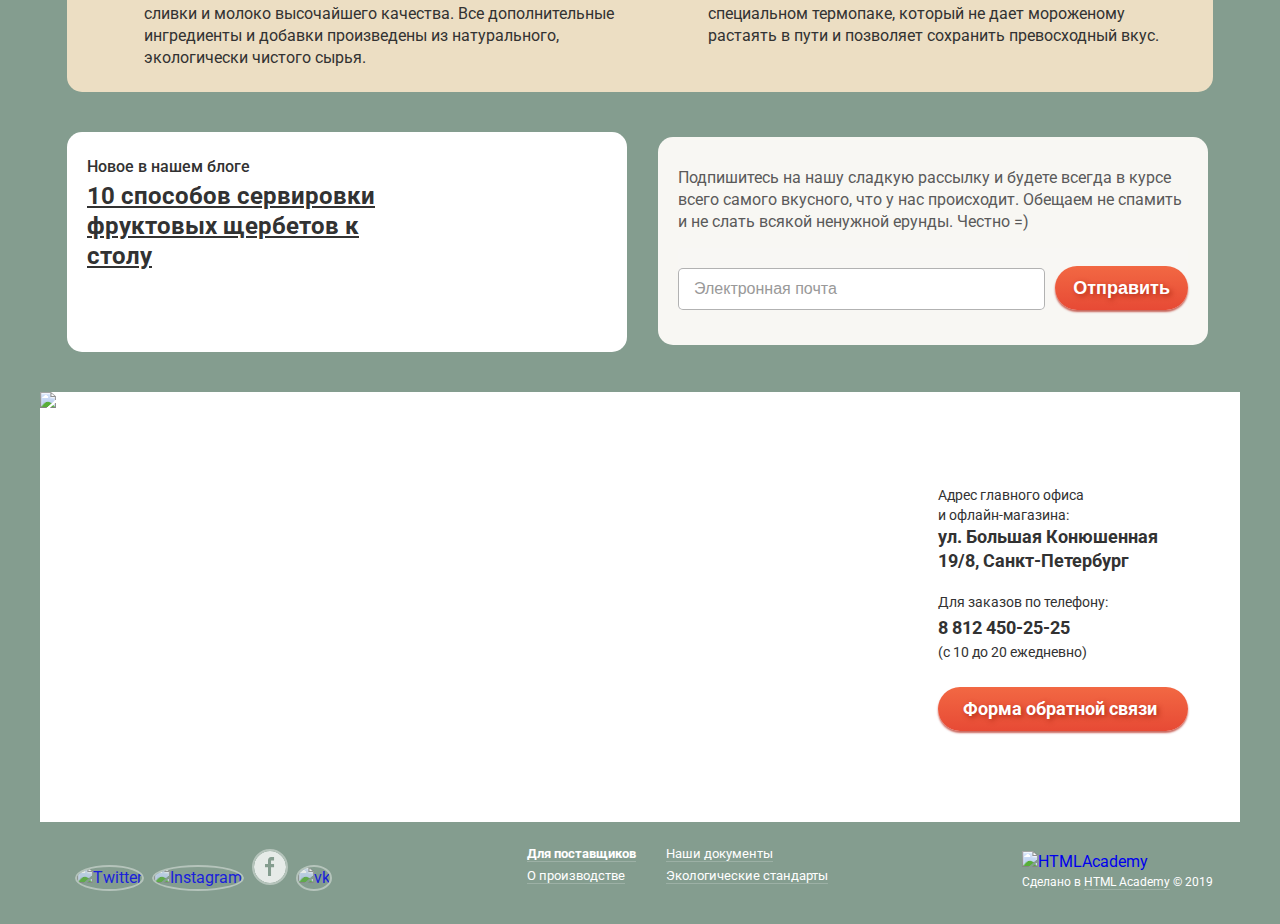
==== commit 65c21de0: "pagination and icon color changhing in user-navigation" ====
--- a/index.html
+++ b/index.html
@@ -10,7 +10,7 @@
 	<body>
 		<div class="slider-bg bg-1">
 			<div class="container">
-				<div class="slider-1"></div>
+				<div class="sliders slider-1"></div>
 			</div>
 		</div>
 		<header class="main-header container">
@@ -40,7 +40,11 @@
 			<ul class="user-navigation">
 				<li class="user-navigation-item">
 					<a class="user-navigation-link btn-search" href="search.html">
-						<img src="img/loupe.svg" alt="Поиск по саиту" width="17" height="17">
+						<svg xmlns="http://www.w3.org/2000/svg" xmlns:xlink="http://www.w3.org/1999/xlink" width="17" height="17" viewBox="0 0 17 17">
+							<g fill="#fff">
+								<path d="M16.958 15.527L11.75 10.32A6.455 6.455 0 0 0 13 6.5 6.5 6.5 0 1 0 6.5 13a6.465 6.465 0 0 0 3.839-1.263l5.205 5.204 1.414-1.414zM6.5 11C4.019 11 2 8.981 2 6.5S4.019 2 6.5 2 11 4.019 11 6.5 8.981 11 6.5 11z"/>
+							</g>
+						</svg>
 						<span class="visually-hidden">Поиск</span>
 					</a>
 					<form class="form search-form" action="https://echo.htmlacademy.ru" method="post">
@@ -53,7 +57,12 @@
 				</li>
 				<li class="user-navigation-item">
 					<a class="user-navigation-link login-link" href="login.html">
-						<img src="img/entrance.svg" alt="Вход на сайт" width="21" height="19">
+						<svg xmlns="http://www.w3.org/2000/svg" xmlns:xlink="http://www.w3.org/1999/xlink" width="21" height="19" viewBox="0 0 21 19">
+							<g fill="#fff">
+								<path d="M6 14.875L12.917 9.5 6 4.125v2.917H-.042v4.917H6z"/>
+								<path d="M18 0H5C3.9 0 3 .9 3 2v2h2V2h13v15H5v-2H3v2c0 1.1.9 2 2 2h13c1.1 0 2-.9 2-2V2c0-1.1-.9-2-2-2z"/>
+							</g>
+						</svg>
 						<span>Вход</span>
 					</a>
 					<form class="form login-form" action="https://echo.htmlacademy.ru" method="post">
@@ -76,7 +85,13 @@
 				</li>
 				<li class="user-navigation-item">
 					<a class="user-navigation-link cart-empty-link" href="basket.html">
-						<img src="img/basket.svg" alt="Корзина пуста" width="21" height="20">
+						<svg xmlns="http://www.w3.org/2000/svg" width="21" height="20" viewBox="0 0 21 20">
+							<g fill="#fff">
+								<path d="M5.657 2.031L5.422 0H0v2h3.64l1.5 13h13.988l1.699-12.969H5.657zM17.372 13H6.922L5.888 4.031h12.66L17.372 13z"/>
+								<circle cx="6.984" cy="18" r="2"/>
+								<circle cx="15.984" cy="18" r="2"/>
+							</g>
+						</svg>
 						<span>Пусто</span>
 					</a>
 				</li>
@@ -276,7 +291,11 @@
 				<li class="social-item">
 					<a class="social-link" href="http://facebook.com">
 						<span class="visually-hidden">Фейсбук</span>
-						<img class="social-icon" src="img/fb.svg" alt="Facebook" width="37" height="37">
+						<!-- <img class="social-icon" src="img/fb.svg" alt="Facebook" width="37" height="37">
+ -->
+ <svg class="social-icon" xmlns="http://www.w3.org/2000/svg" width="32" height="32" viewBox="0 0 32 32">
+ 	<path fill="#fff" d="M16 0C7.164 0 0 7.163 0 16s7.164 16 16 16c8.837 0 16-7.164 16-16S24.837 0 16 0zm4.062 9.455h-3.021v3.444h3.021v3.445h-3.021v8.61H14.02v-8.61H11v-3.445h3.021V9.455c0-1.902 1.353-3.445 3.021-3.445h3.021v3.445z"/>
+ </svg>
 					</a>
 				</li>
 				<li class="social-item">
--- a/css/style.css
+++ b/css/style.css
@@ -4,7 +4,7 @@
 
 .temp-catalog	{
 	width: 100%;
-	height: 170px;
+	height: 167px;
 	background-color: rgba(255, 0, 0, .2);
 }
 
@@ -13,7 +13,7 @@
 body {
 	position: relative;
 
-	font-family: "Roboto", "Arial", sans-serif;
+	font-family: Roboto, Arial, sans-serif;
 	font-size: 16px;
 	line-height: 22px;
 	font-weight: 400;
@@ -47,13 +47,10 @@
 
 .container {
 	position: relative;
-
 	width: 1146px;
 	margin: auto;
 	padding-left: 27px;
 	padding-right: 27px;
-
-	outline: 1px solid red;
 }
 
 .text-bold {
@@ -176,10 +173,7 @@
 	left: -8px;
 	
 	margin: 0;
-	padding-top: 0;
-	padding-bottom: 0;
-	padding-left: 6px;
-	padding-right: 9px;
+	padding: 0;
 
 	background-color: rgb(247, 246, 243);
 	border-radius: 5px;
@@ -191,6 +185,11 @@
 	display: none;
 }
 
+.dropdown-menu-item {
+	padding: 0;
+	margin: 0;
+}
+
 .dropdown-menu-item:first-child {
 	margin-top: 5px;
 }
@@ -213,7 +212,7 @@
 }
 
 .dropdown-menu-item:last-child {
-	padding-bottom: 12px;
+	padding-bottom: 5px;
 }
 
 .dropdown-menu-item a {
@@ -289,6 +288,10 @@
 	padding: 7px;	
 }
 
+.user-navigation-link:hover g {
+	fill: #000;
+}
+
 .login-link,
 .cart-empty-link,
 .cart-full-link {
@@ -304,6 +307,11 @@
 	padding-right: 34px;
 }
 
+.cart-full-link {
+	color: rgb(50, 50, 50);
+	background-color: rgb(247, 247, 244);
+}
+
 .cart-empty-link span,
 .cart-full-link span,
 .login-link span {
@@ -394,7 +402,6 @@
 	padding-top: 212px;
 	margin-bottom: 43px;
 
-	z-index: -1;
 }
 
 .slider-bg {
@@ -403,26 +410,31 @@
 	left: 0;
 	width: 100%;
 	height: 100%;
-	z-index: -2;
 }
 
 .bg-1 {
-	background-color: rgb(132, 157, 143);	
+	background-color: rgb(132, 157, 143);
+	z-index: -3;
 }
 
 .bg-2 {
-	background-color: rgb(137, 150, 166);	
+	background-color: rgb(137, 150, 166);
+	z-index: -3;
 }
 
 .bg-3 {
-	background-color: rgb(157, 139, 132);	
-}
-
-.slider-1 {
+	background-color: rgb(157, 139, 132);
+	z-index: -3;
+}
+
+.sliders {
 	position: absolute;
 	top: 0;
 	left: 0;
-
+	z-index: -1;
+}
+
+.slider-1 {
 	width: 1045px;
 	height: 881px;
 
@@ -430,14 +442,9 @@
 	background-image: url(../img/slider-1.png);
 	background-position: top 0 left 78px;
 	background-repeat: no-repeat;
-	z-index: -3;
 }
 
 .slider-2 {
-	position: absolute;
-	top: 0;
-	left: 0;
-
 	width: 1065px;
 	height: 859px;
 
@@ -445,22 +452,15 @@
 	background-image: url(../img/slider-2.png);
 	background-position: top 0 left 68px;
 	background-repeat: no-repeat;
-	z-index: -3;
 }
 
 .slider-3 {
-	position: absolute;
-	top: 0;
-	left: 0;
-
 	width: 1079px;
 	height: 854px;
-
 
 	background-image: url(../img/slider-3.png);
 	background-position: top 0 left 61px;
 	background-repeat: no-repeat;
-	z-index: -3;
 }
 
 .slider-list {
@@ -861,7 +861,7 @@
 	display: flex;
 	flex-wrap: wrap;
 	margin-top: 0;
-	margin-bottom: 70px;
+	margin-bottom: 50px;
 	margin-left: 0;
 	padding: 0;
 
@@ -880,7 +880,7 @@
 	flex-direction: column;
 	width: 267px;
 	margin: 0;
-	padding-top: 5px;
+	padding-top: 7px;
 	padding-bottom: 20px;
 	padding-right: 13px;
 	padding-left: 13px;
@@ -911,8 +911,7 @@
 }
 
 .product-img {
-	position: relative;
-	z-index: -2;
+	z-index: -3;
 }
 
 .product:hover .product-img {
@@ -949,7 +948,7 @@
 }
 
 .product-price {
-	margin-top: -65px;
+	margin-top: -55px;
 	margin-bottom: 73px;
 
 	font-size: 45px;
@@ -964,7 +963,7 @@
 
 .btn-product {
 	position: absolute;
-	top: 335px;
+	top: 340px;
 	left: 48px;
 
 	padding-right: 15px;
@@ -989,10 +988,19 @@
 }
 
 .pagination-item {
+	display: inline-block;
+	padding-top: 2px;
+	padding-bottom: 1px;
+	padding-right: 9px;
+	padding-left: 8px;
+	margin-right: 0px;
+
 	font-size: 16px;
 	line-height: 22px;
 	font-weight: 500;
 	color: rgb(255, 255, 255);
+
+	border-radius: 50%
 }
 
 .pagination-item:hover,
@@ -1013,6 +1021,19 @@
 	color: rgb(50, 50, 50);
 
 	background-color: rgb(255, 255, 255);
+}
+
+.pagination-item-prev {
+	margin-right: 10px;
+	opacity: .2;
+}
+
+.pagination-item-prev svg {
+	transform: rotate(180deg);
+}
+
+.pagination-item-next {
+	margin-left: 10px;
 }
 /*END of Pagination*/
 
@@ -1145,7 +1166,7 @@
 }
 
 .social-link:active .social-icon {
-	fill: rgb(233, 233, 233);
+	fill: rgb(233, 233, 0);
 	opacity: 1;
 }
 
